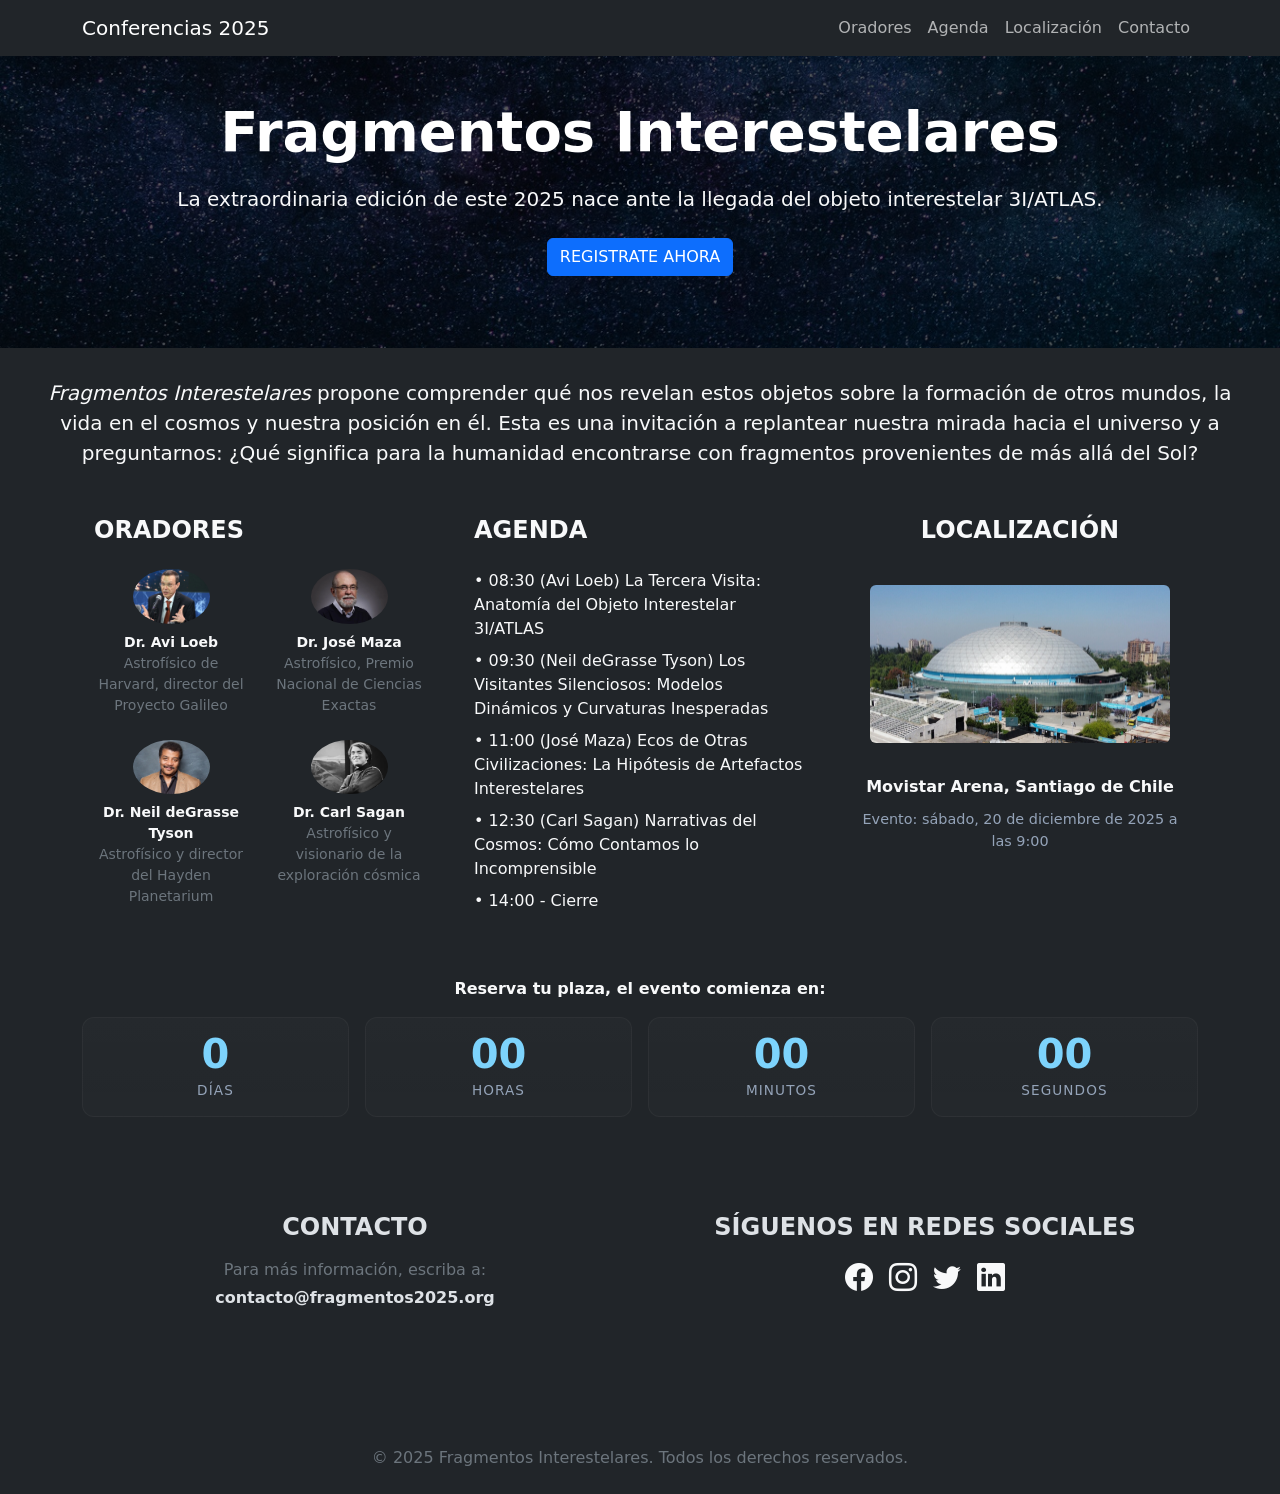
==== index.html @ 90b6d0f5 "primer commit" ====
<!DOCTYPE html>
<html lang="es">
  <head>
    <meta charset="UTF-8" />
    <meta name="viewport" content="width=device-width, initial-scale=1.0" />
    <title>Conferencias 2025</title>

    <!-- Bootstrap -->
    <link
      href="https://cdn.jsdelivr.net/npm/bootstrap@5.3.8/dist/css/bootstrap.min.css"
      rel="stylesheet"
      integrity="sha384-sRIl4kxILFvY47J16cr9ZwB07vP4J8+LH7qKQnuqkuIAvNWLzeN8tE5YBujZqJLB"
      crossorigin="anonymous"
    />
    <link
      rel="stylesheet"
      href="https://cdn.jsdelivr.net/npm/bootstrap-icons@1.13.1/font/bootstrap-icons.min.css"
    />

    <!-- CSS -->
    <link rel="stylesheet" href="./assets/css/styles.css" />
  </head>

  <body data-bs-theme="dark">
    <!-- NavBar -->
    <nav class="navbar navbar-expand-lg py-2 bg-body sticky-top">
      <div class="container">
        <a class="navbar-brand" href="#">Conferencias 2025</a>

        <button
          class="navbar-toggler"
          type="button"
          data-bs-toggle="collapse"
          data-bs-target="#navbarNavAltMarkup"
          aria-controls="navbarNavAltMarkup"
          aria-expanded="false"
          aria-label="Toggle navigation"
        >
          <span class="navbar-toggler-icon"></span>
        </button>

        <div
          class="collapse navbar-collapse justify-content-end"
          id="navbarNavAltMarkup"
        >
          <div class="navbar-nav">
            <a class="nav-link" href="#oradores">Oradores</a>
            <a class="nav-link" href="#agenda">Agenda</a>
            <a class="nav-link" href="#localizacion">Localización</a>
            <a class="nav-link" href="#contacto">Contacto</a>
          </div>
        </div>
      </div>
    </nav>

    <!-- Inicio -->
    <header id="inicio" class="text-center">
      <div class="col-lg-12 p-5 py-6 m-auto bg-hero">
        <h1 class="display-4 mb-4 fw-bold lh-1 text-body-emphasis">
          Fragmentos Interestelares
        </h1>

        <p class="lead text-light">
          La extraordinaria edición de este 2025 nace ante la llegada del objeto
          interestelar 3I/ATLAS.
        </p>

        <button class="btn btn-primary my-4 mx-auto d-block" id="btn-contacto">
          REGISTRATE AHORA
        </button>
      </div>
    </header>

    <main>
      <section>
        <p class="lead px-4 px-md-5 py-4 text-center text-light">
          <em>Fragmentos Interestelares</em> propone comprender qué nos revelan
          estos objetos sobre la formación de otros mundos, la vida en el cosmos
          y nuestra posición en él. Esta es una invitación a replantear nuestra
          mirada hacia el universo y a preguntarnos: ¿Qué significa para la
          humanidad encontrarse con fragmentos provenientes de más allá del Sol?
        </p>
      </section>

      <section id="oradores">
        <div class="container">
          <div class="row g-4">
            <!-- Oradores -->
            <div class="col-12 col-lg-4 p-4">
              <h4 class="mb-4 fw-bold text-uppercase text-light">Oradores</h4>

              <div class="row row-cols-2 g-4">
                <!-- Individuo1 -->
                <div class="col text-center">
                  <img
                    src="./assets/img/Orador1.webp"
                    class="rounded-circle img-fluid mb-2 w-50 w-md-75 w-lg-100"
                    alt="Retrato del Dr. Avi Loeb"
                  />
                  <p class="small fw-semibold text-light m-0">Dr. Avi Loeb</p>
                  <p class="small text-secondary m-0">
                    Astrofísico de Harvard, director del Proyecto Galileo
                  </p>
                </div>

                <!-- Individuo2 -->
                <div class="col text-center">
                  <img
                    src="./assets/img/Orador2.webp"
                    class="rounded-circle img-fluid mb-2 w-50 w-md-75 w-lg-100"
                    alt="Retrato del Dr. José Maza"
                  />
                  <p class="small fw-semibold text-light m-0">Dr. José Maza</p>
                  <p class="small text-secondary m-0">
                    Astrofísico, Premio Nacional de Ciencias Exactas
                  </p>
                </div>

                <!-- Individuo3 -->
                <div class="col text-center">
                  <img
                    src="./assets/img/Orador3.webp"
                    class="rounded-circle img-fluid mb-2 w-50 w-md-75 w-lg-100"
                    alt="Retrato del Dr. Neil deGrasse Tyson"
                  />
                  <p class="small fw-semibold text-light m-0">
                    Dr. Neil deGrasse Tyson
                  </p>
                  <p class="small text-secondary m-0">
                    Astrofísico y director del Hayden Planetarium
                  </p>
                </div>

                <!-- Individuo4 -->
                <div class="col text-center">
                  <img
                    src="./assets/img/Orador4.webp"
                    class="rounded-circle img-fluid mb-2 w-50 w-md-75 w-lg-100"
                    alt="Retrato del Dr. Carl Sagan"
                  />
                  <p class="small fw-semibold text-light m-0">Dr. Carl Sagan</p>
                  <p class="small text-secondary m-0">
                    Astrofísico y visionario de la exploración cósmica
                  </p>
                </div>
              </div>
            </div>

            <!-- Agenda -->
            <div id="agenda" class="col-12 col-lg-4 p-4">
              <h4 class="mb-4 fw-bold text-uppercase text-light">Agenda</h4>
              <ul class="list-unstyled text-light">
                <li class="mb-2">
                  • 08:30 (Avi Loeb) La Tercera Visita: Anatomía del Objeto
                  Interestelar 3I/ATLAS
                </li>
                <li class="mb-2">
                  • 09:30 (Neil deGrasse Tyson) Los Visitantes Silenciosos:
                  Modelos Dinámicos y Curvaturas Inesperadas
                </li>
                <li class="mb-2">
                  • 11:00 (José Maza) Ecos de Otras Civilizaciones: La Hipótesis
                  de Artefactos Interestelares
                </li>
                <li class="mb-2">
                  • 12:30 (Carl Sagan) Narrativas del Cosmos: Cómo Contamos lo
                  Incomprensible
                </li>
                <li class="mb-2">• 14:00 - Cierre</li>
              </ul>
            </div>

            <!-- Localización -->
            <div id="localizacion" class="col-12 col-lg-4 p-4 text-center">
              <h4 class="mb-4 fw-bold text-uppercase text-light">
                Localización
              </h4>
              <div class="p-md-3">
                <img
                  src="./assets/img/movistar-arena.jpg"
                  class="img-fluid rounded mb-3 location-img"
                  alt="Imagen del Movistar Arena"
                />
              </div>
              <p class="m-0 fw-semibold text-light">
                Movistar Arena, Santiago de Chile
              </p>
              <p class="note">Evento: <span id="eventDate"></span></p>
            </div>
          </div>
        </div>
      </section>

      <!-- Temporizador -->
      <section aria-label="Cuenta regresiva" class="mt-4">
        <p class="m-0 fw-semibold text-light text-center">
          Reserva tu plaza, el evento comienza en:
        </p>

        <div id="countdown" class="container mt-3">
          <div class="row g-3 justify-content-center">
            <div class="col-6 col-md-3">
              <div class="card text-center py-3 bg-dark text-light">
                <div class="number fs-1 fw-bold" id="days">0</div>
                <div class="label">Días</div>
              </div>
            </div>

            <div class="col-6 col-md-3">
              <div class="card text-center py-3 bg-dark text-light">
                <div class="number fs-1 fw-bold" id="hours">00</div>
                <div class="label">Horas</div>
              </div>
            </div>

            <div class="col-6 col-md-3">
              <div class="card text-center py-3 bg-dark text-light">
                <div class="number fs-1 fw-bold" id="minutes">00</div>
                <div class="label">Minutos</div>
              </div>
            </div>

            <div class="col-6 col-md-3">
              <div class="card text-center py-3 bg-dark text-light">
                <div class="number fs-1 fw-bold" id="seconds">00</div>
                <div class="label">Segundos</div>
              </div>
            </div>
          </div>
        </div>
      </section>

      <!-- Contacto -->
      <section id="contacto" class="bg-body py-5">
        <div class="modal">
          <div class="div-content-form">
            <form id="formMessage" action="" class="p-3 mx-auto mb-5">
              <h4 class="mb-4 w-100">Registrarme</h4>
              <div class="div-inputs mb-3 w-100 d-flex justify-content-between">
                <label for="inputName">Nombre:</label>
                <input
                  type="text"
                  id="inputName"
                  class="ms-3 w-100 ps-1 pe-4"
                  placeholder="Nombre completo"
                  minlength="3"
                  maxlength="50"
                  required
                />
                <i class="bi bi-person-fill"></i>
              </div>
              <div class="div-inputs mb-3 w-100 d-flex justify-content-between">
                <label for="inputEmail">Email:</label>
                <input
                  type="email"
                  id="inputEmail"
                  class="ms-3 ps-1 pe-4"
                  placeholder="ejemplo@correo.com"
                  required
                />
                <i class="bi bi-envelope-at-fill"></i>
              </div>
              <div class="div-inputs mb-3 w-100 d-flex justify-content-between">
                <label for="inputCargo">Cargo:</label>
                <input
                  type="text"
                  id="inputCargo"
                  class="ms-3 w-100 ps-1 pe-4"
                  placeholder="Cargo ocupacional"
                  minlength="3"
                  maxlength="50"
                  required
                />
                <i class="bi bi-briefcase-fill"></i>
              </div>
              <div class="div-results"></div>
              <div class="div-buttons p-2 mt-4 d-flex justify-content-evenly">
                <button type="submit" class="btn btn-primary" id="btn-send">
                  Enviar
                </button>
                <button type="reset" class="btn btn-light">Limpiar</button>
              </div>
            </form>
          </div>
        </div>

        <div class="container my-5">
          <div class="row text-center gy-4">
            <!-- Columna contacto -->
            <div class="col-12 col-md-6">
              <h4 class="fw-bold text-uppercase mb-3">Contacto</h4>
              <p class="text-secondary mb-1">
                Para más información, escriba a:
              </p>
              <p class="fw-semibold">contacto@fragmentos2025.org</p>
            </div>

            <!-- Columna redes sociales -->
            <div class="col-12 col-md-6">
              <h4 class="fw-bold text-uppercase mb-3">
                Síguenos en redes sociales
              </h4>

              <div class="d-flex justify-content-center gap-3 fs-3">
                <a href="#" class="text-decoration-none text-light">
                  <i class="bi bi-facebook"></i>
                </a>
                <a href="#" class="text-decoration-none text-light">
                  <i class="bi bi-instagram"></i>
                </a>
                <a href="#" class="text-decoration-none text-light">
                  <i class="bi bi-twitter"></i>
                </a>
                <a href="#" class="text-decoration-none text-light">
                  <i class="bi bi-linkedin"></i>
                </a>
              </div>
            </div>
          </div>
        </div>
      </section>
    </main>

    <footer>
      <div class="container text-center py-4">
        <p class="mb-0 text-secondary">
          &copy; 2025 Fragmentos Interestelares. Todos los derechos reservados.
        </p>
      </div>
    </footer>

    <!-- JS -->
    <script
      src="https://cdn.jsdelivr.net/npm/bootstrap@5.3.8/dist/js/bootstrap.bundle.min.js"
      integrity="sha384-FKyoEForCGlyvwx9Hj09JcYn3nv7wiPVlz7YYwJrWVcXK/BmnVDxM+D2scQbITxI"
      crossorigin="anonymous"
    ></script>

    <script src="./assets/js/main.js"></script>
    <script src="./assets/js/countdown.js"></script>
  </body>
</html>
---- assets/css/styles.css ----
* {
  margin: 0;
  padding: 0;
  box-sizing: border-box;
}

body {
  width: 100%;
}

.navbar {
  margin-top: 0;
  padding-top: 0;
  background: transparent;
  width: 100%;
  z-index: 10;
}

.bg-hero {
  padding-top: 46px;
  background-image: url("../img/cielo-estrellado-2.jpg");
  background-size: cover;
  background-position: center;
  background-color: #c2c2c2;
}

.bg-hero::before {
  content: "";
  position: absolute;
  inset: 0;
  background-color: rgba(0, 0, 0, 0.65);
  z-index: -1;
}

.bg-hero {
  position: relative;
  z-index: 2;
}

/* formulario*/

.modal {
  display: none;
  position: fixed;
  inset: 0;
  background: rgba(0, 0, 0, 0.6);
  justify-content: center;
  align-items: center;
  z-index: 999;
}

#formMessage {
  width: 320px;
  max-width: 320px;
  border: 1px solid #fff;
  border-radius: 12px;
  background-color: #0b1220;
  transition: all 0.3s ease-in-out;
}

#formMessage h4 {
  text-align: center;
}

#formMessage input {
  max-width: 210px;
}

#formMessage .div-inputs {
  position: relative;
  align-items: center;
}

#formMessage .div-inputs input {
  color: black;
  border: none;
  border-radius: 4px;
  background-color: #fff;
}

#formMessage i {
  right: 6px;
  color: #0853b4;
  position: absolute;
}

#btn-send {
  border: 1px solid #fff;
}

.modal.fade-in {
  animation: fadeIn 0.3s ease-out;
}

/* animaciones */
@keyframes fadeIn {
  from {
    opacity: 0;
  }
  to {
    opacity: 1;
  }
}

/* cuenta regresiva */
:root {
  --bg: #0f1724;
  --card: #0b1220;
  --accent: #7dd3fc;
  --muted: #94a3b8;
}

h1 {
  font-size: 1.6rem;
  margin: 0;
}

p.lead {
  margin: 6px 0 0;
  color: var(--muted);
}

.countdown {
  display: grid;
  grid-template-columns: repeat(4, 1fr);
  gap: 14px;
  margin-top: 22px;
}

.card {
  background: linear-gradient(
    180deg,
    rgba(255, 255, 255, 0.02),
    rgba(255, 255, 255, 0.01)
  );
  padding: 18px;
  border-radius: 12px;
  text-align: center;
  border: 1px solid rgba(255, 255, 255, 0.04);
}

.number {
  font-size: 2.25rem;
  font-weight: 700;
  color: var(--accent);
  line-height: 1;
}

.label {
  margin-top: 6px;
  font-size: 0.85rem;
  color: var(--muted);
  text-transform: uppercase;
  letter-spacing: 0.08em;
}

.meta {
  display: flex;
  gap: 12px;
  align-items: center;
  margin-top: 18px;
}

.note {
  font-size: 0.9rem;
  color: var(--muted);
  margin-top: 10px;
}
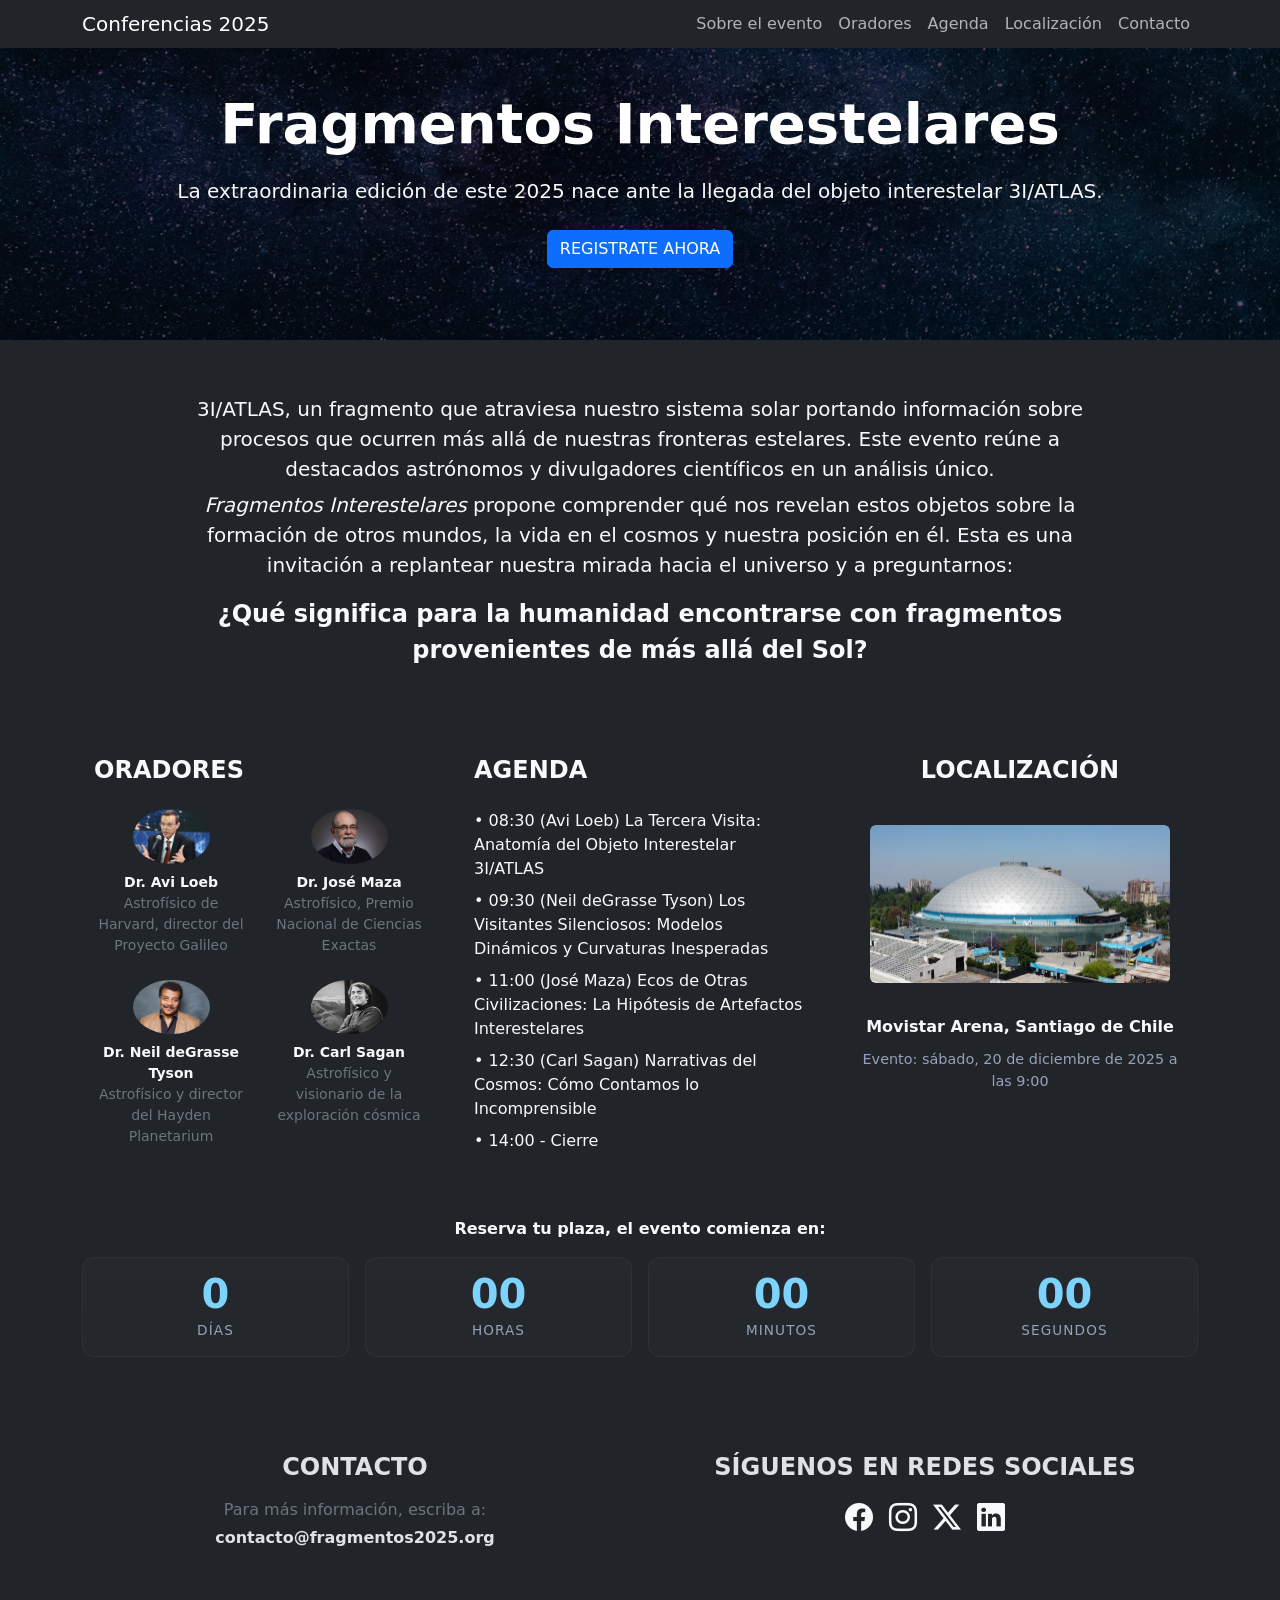
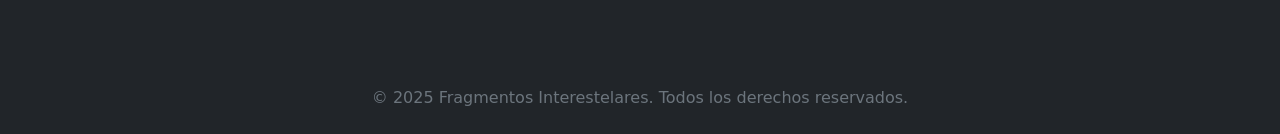
==== commit 121a6cf0: "feat - tarea terminada" ====
--- a/index.html
+++ b/index.html
@@ -23,7 +23,7 @@
 
   <body data-bs-theme="dark">
     <!-- NavBar -->
-    <nav class="navbar navbar-expand-lg py-2 bg-body sticky-top">
+    <nav class="navbar navbar-expand-lg py-1 bg-body sticky-top">
       <div class="container">
         <a class="navbar-brand" href="#">Conferencias 2025</a>
 
@@ -44,6 +44,7 @@
           id="navbarNavAltMarkup"
         >
           <div class="navbar-nav">
+            <a class="nav-link" href="#eventAbout">Sobre el evento</a>
             <a class="nav-link" href="#oradores">Oradores</a>
             <a class="nav-link" href="#agenda">Agenda</a>
             <a class="nav-link" href="#localizacion">Localización</a>
@@ -72,21 +73,39 @@
     </header>
 
     <main>
+      <section class="py-5 bg-dark text-light" id="eventAbout">
+        <div class="container">
+          <div class="row justify-content-center">
+            <div class="col-lg-10 text-center">
+              <p class="lead fs-5 text-light">
+                3I/ATLAS, un fragmento que atraviesa nuestro sistema solar
+                portando información sobre procesos que ocurren más allá de
+                nuestras fronteras estelares. Este evento reúne a destacados
+                astrónomos y divulgadores científicos en un análisis único.
+              </p>
+
+              <p class="lead fs-5 text-light">
+                <em>Fragmentos Interestelares</em> propone comprender qué nos
+                revelan estos objetos sobre la formación de otros mundos, la
+                vida en el cosmos y nuestra posición en él. Esta es una
+                invitación a replantear nuestra mirada hacia el universo y a
+                preguntarnos:
+              </p>
+
+              <p class="fw-semibold fs-4 mt-3">
+                ¿Qué significa para la humanidad encontrarse con fragmentos
+                provenientes de más allá del Sol?
+              </p>
+            </div>
+          </div>
+        </div>
+      </section>
+
       <section>
-        <p class="lead px-4 px-md-5 py-4 text-center text-light">
-          <em>Fragmentos Interestelares</em> propone comprender qué nos revelan
-          estos objetos sobre la formación de otros mundos, la vida en el cosmos
-          y nuestra posición en él. Esta es una invitación a replantear nuestra
-          mirada hacia el universo y a preguntarnos: ¿Qué significa para la
-          humanidad encontrarse con fragmentos provenientes de más allá del Sol?
-        </p>
-      </section>
-
-      <section id="oradores">
         <div class="container">
           <div class="row g-4">
             <!-- Oradores -->
-            <div class="col-12 col-lg-4 p-4">
+            <div class="col-12 col-lg-4 p-4" id="oradores">
               <h4 class="mb-4 fw-bold text-uppercase text-light">Oradores</h4>
 
               <div class="row row-cols-2 g-4">
@@ -147,7 +166,7 @@
             </div>
 
             <!-- Agenda -->
-            <div id="agenda" class="col-12 col-lg-4 p-4">
+            <div class="col-12 col-lg-4 p-4" id="agenda">
               <h4 class="mb-4 fw-bold text-uppercase text-light">Agenda</h4>
               <ul class="list-unstyled text-light">
                 <li class="mb-2">
@@ -171,7 +190,7 @@
             </div>
 
             <!-- Localización -->
-            <div id="localizacion" class="col-12 col-lg-4 p-4 text-center">
+            <div class="col-12 col-lg-4 p-4 text-center" id="localizacion">
               <h4 class="mb-4 fw-bold text-uppercase text-light">
                 Localización
               </h4>
@@ -232,58 +251,6 @@
 
       <!-- Contacto -->
       <section id="contacto" class="bg-body py-5">
-        <div class="modal">
-          <div class="div-content-form">
-            <form id="formMessage" action="" class="p-3 mx-auto mb-5">
-              <h4 class="mb-4 w-100">Registrarme</h4>
-              <div class="div-inputs mb-3 w-100 d-flex justify-content-between">
-                <label for="inputName">Nombre:</label>
-                <input
-                  type="text"
-                  id="inputName"
-                  class="ms-3 w-100 ps-1 pe-4"
-                  placeholder="Nombre completo"
-                  minlength="3"
-                  maxlength="50"
-                  required
-                />
-                <i class="bi bi-person-fill"></i>
-              </div>
-              <div class="div-inputs mb-3 w-100 d-flex justify-content-between">
-                <label for="inputEmail">Email:</label>
-                <input
-                  type="email"
-                  id="inputEmail"
-                  class="ms-3 ps-1 pe-4"
-                  placeholder="ejemplo@correo.com"
-                  required
-                />
-                <i class="bi bi-envelope-at-fill"></i>
-              </div>
-              <div class="div-inputs mb-3 w-100 d-flex justify-content-between">
-                <label for="inputCargo">Cargo:</label>
-                <input
-                  type="text"
-                  id="inputCargo"
-                  class="ms-3 w-100 ps-1 pe-4"
-                  placeholder="Cargo ocupacional"
-                  minlength="3"
-                  maxlength="50"
-                  required
-                />
-                <i class="bi bi-briefcase-fill"></i>
-              </div>
-              <div class="div-results"></div>
-              <div class="div-buttons p-2 mt-4 d-flex justify-content-evenly">
-                <button type="submit" class="btn btn-primary" id="btn-send">
-                  Enviar
-                </button>
-                <button type="reset" class="btn btn-light">Limpiar</button>
-              </div>
-            </form>
-          </div>
-        </div>
-
         <div class="container my-5">
           <div class="row text-center gy-4">
             <!-- Columna contacto -->
@@ -309,7 +276,7 @@
                   <i class="bi bi-instagram"></i>
                 </a>
                 <a href="#" class="text-decoration-none text-light">
-                  <i class="bi bi-twitter"></i>
+                  <i class="bi bi-twitter-x"></i>
                 </a>
                 <a href="#" class="text-decoration-none text-light">
                   <i class="bi bi-linkedin"></i>
@@ -329,6 +296,59 @@
       </div>
     </footer>
 
+    <!-- Modal de registro  -->
+    <div class="modal">
+      <div class="div-content-form">
+        <form id="formMessage" action="" class="p-3 mx-auto mb-5">
+          <h4 class="mb-4 w-100">Registrarme</h4>
+          <div class="div-inputs mb-3 w-100 d-flex justify-content-between">
+            <label for="inputName">Nombre:</label>
+            <input
+              type="text"
+              id="inputName"
+              class="ms-3 w-100 ps-1 pe-4"
+              placeholder="Nombre completo"
+              minlength="3"
+              maxlength="50"
+              required
+            />
+            <i class="bi bi-person-fill"></i>
+          </div>
+          <div class="div-inputs mb-3 w-100 d-flex justify-content-between">
+            <label for="inputEmail">Email:</label>
+            <input
+              type="email"
+              id="inputEmail"
+              class="ms-3 ps-1 pe-4"
+              placeholder="ejemplo@correo.com"
+              required
+            />
+            <i class="bi bi-envelope-at-fill"></i>
+          </div>
+          <div class="div-inputs mb-3 w-100 d-flex justify-content-between">
+            <label for="inputCargo">Cargo:</label>
+            <input
+              type="text"
+              id="inputCargo"
+              class="ms-3 w-100 ps-1 pe-4"
+              placeholder="Cargo ocupacional"
+              minlength="3"
+              maxlength="50"
+              required
+            />
+            <i class="bi bi-briefcase-fill"></i>
+          </div>
+          <div class="div-results"></div>
+          <div class="div-buttons p-2 mt-4 d-flex justify-content-evenly">
+            <button type="submit" class="btn btn-primary" id="btn-send">
+              Enviar
+            </button>
+            <button type="reset" class="btn btn-light">Limpiar</button>
+          </div>
+        </form>
+      </div>
+    </div>
+
     <!-- JS -->
     <script
       src="https://cdn.jsdelivr.net/npm/bootstrap@5.3.8/dist/js/bootstrap.bundle.min.js"
@@ -339,4 +359,4 @@
     <script src="./assets/js/main.js"></script>
     <script src="./assets/js/countdown.js"></script>
   </body>
-</html>
+</html>
--- a/assets/css/styles.css
+++ b/assets/css/styles.css
@@ -8,14 +8,7 @@
   width: 100%;
 }
 
-.navbar {
-  margin-top: 0;
-  padding-top: 0;
-  background: transparent;
-  width: 100%;
-  z-index: 10;
-}
-
+/************************************************************ Hero */
 .bg-hero {
   padding-top: 46px;
   background-image: url("../img/cielo-estrellado-2.jpg");
@@ -37,8 +30,7 @@
   z-index: 2;
 }
 
-/* formulario*/
-
+/****************************************************** formulario*/
 .modal {
   display: none;
   position: fixed;
@@ -92,17 +84,7 @@
   animation: fadeIn 0.3s ease-out;
 }
 
-/* animaciones */
-@keyframes fadeIn {
-  from {
-    opacity: 0;
-  }
-  to {
-    opacity: 1;
-  }
-}
-
-/* cuenta regresiva */
+/***************************************************** cuenta regresiva */
 :root {
   --bg: #0f1724;
   --card: #0b1220;
@@ -166,3 +148,13 @@
   color: var(--muted);
   margin-top: 10px;
 }
+
+/************************************************ animaciones */
+@keyframes fadeIn {
+  from {
+    opacity: 0;
+  }
+  to {
+    opacity: 1;
+  }
+}
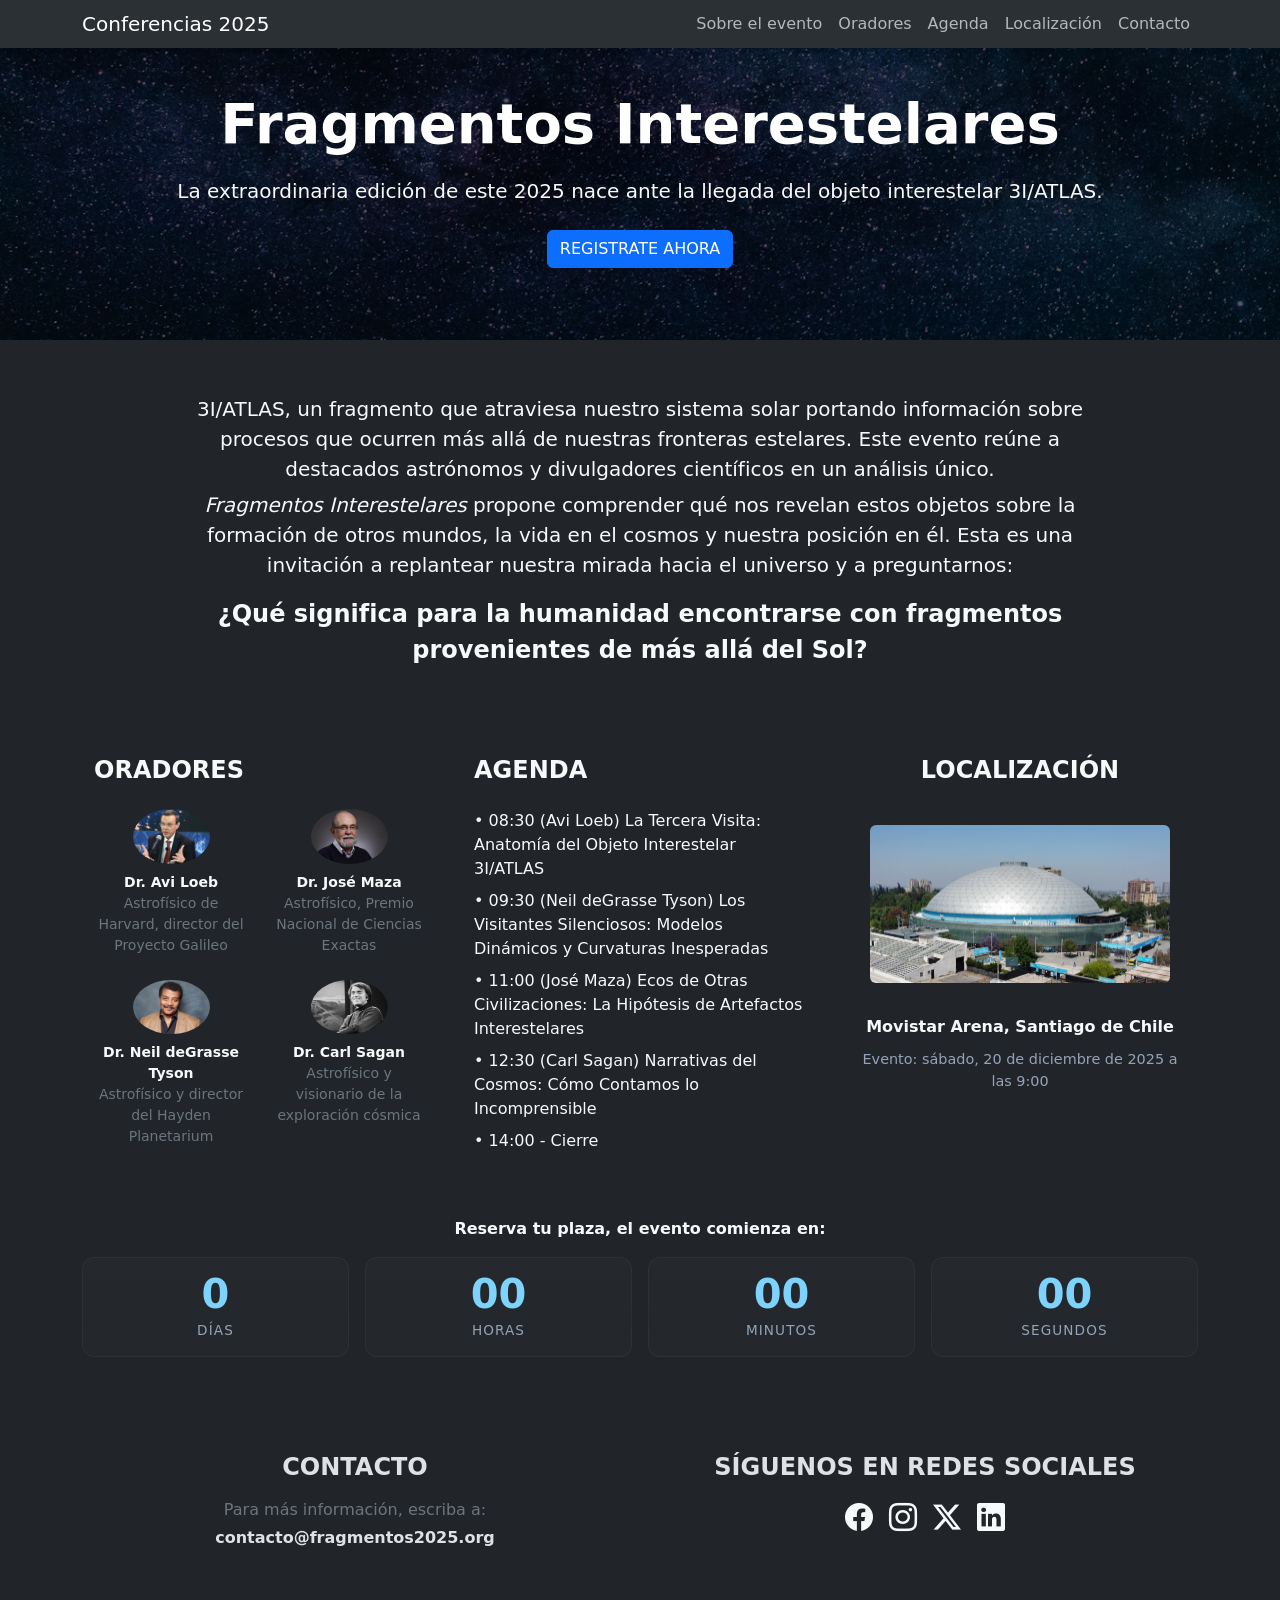
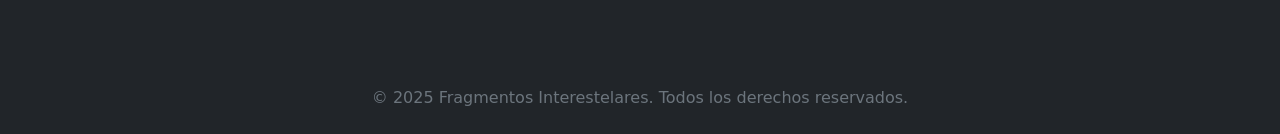
==== commit c31704bc: "chore - se añade README y un pequeño cambio en html." ====
--- a/index.html
+++ b/index.html
@@ -23,7 +23,7 @@
 
   <body data-bs-theme="dark">
     <!-- NavBar -->
-    <nav class="navbar navbar-expand-lg py-1 bg-body sticky-top">
+    <nav class="navbar navbar-expand-lg py-1 sticky-top bg-body-tertiary shadow-sm">
       <div class="container">
         <a class="navbar-brand" href="#">Conferencias 2025</a>
 
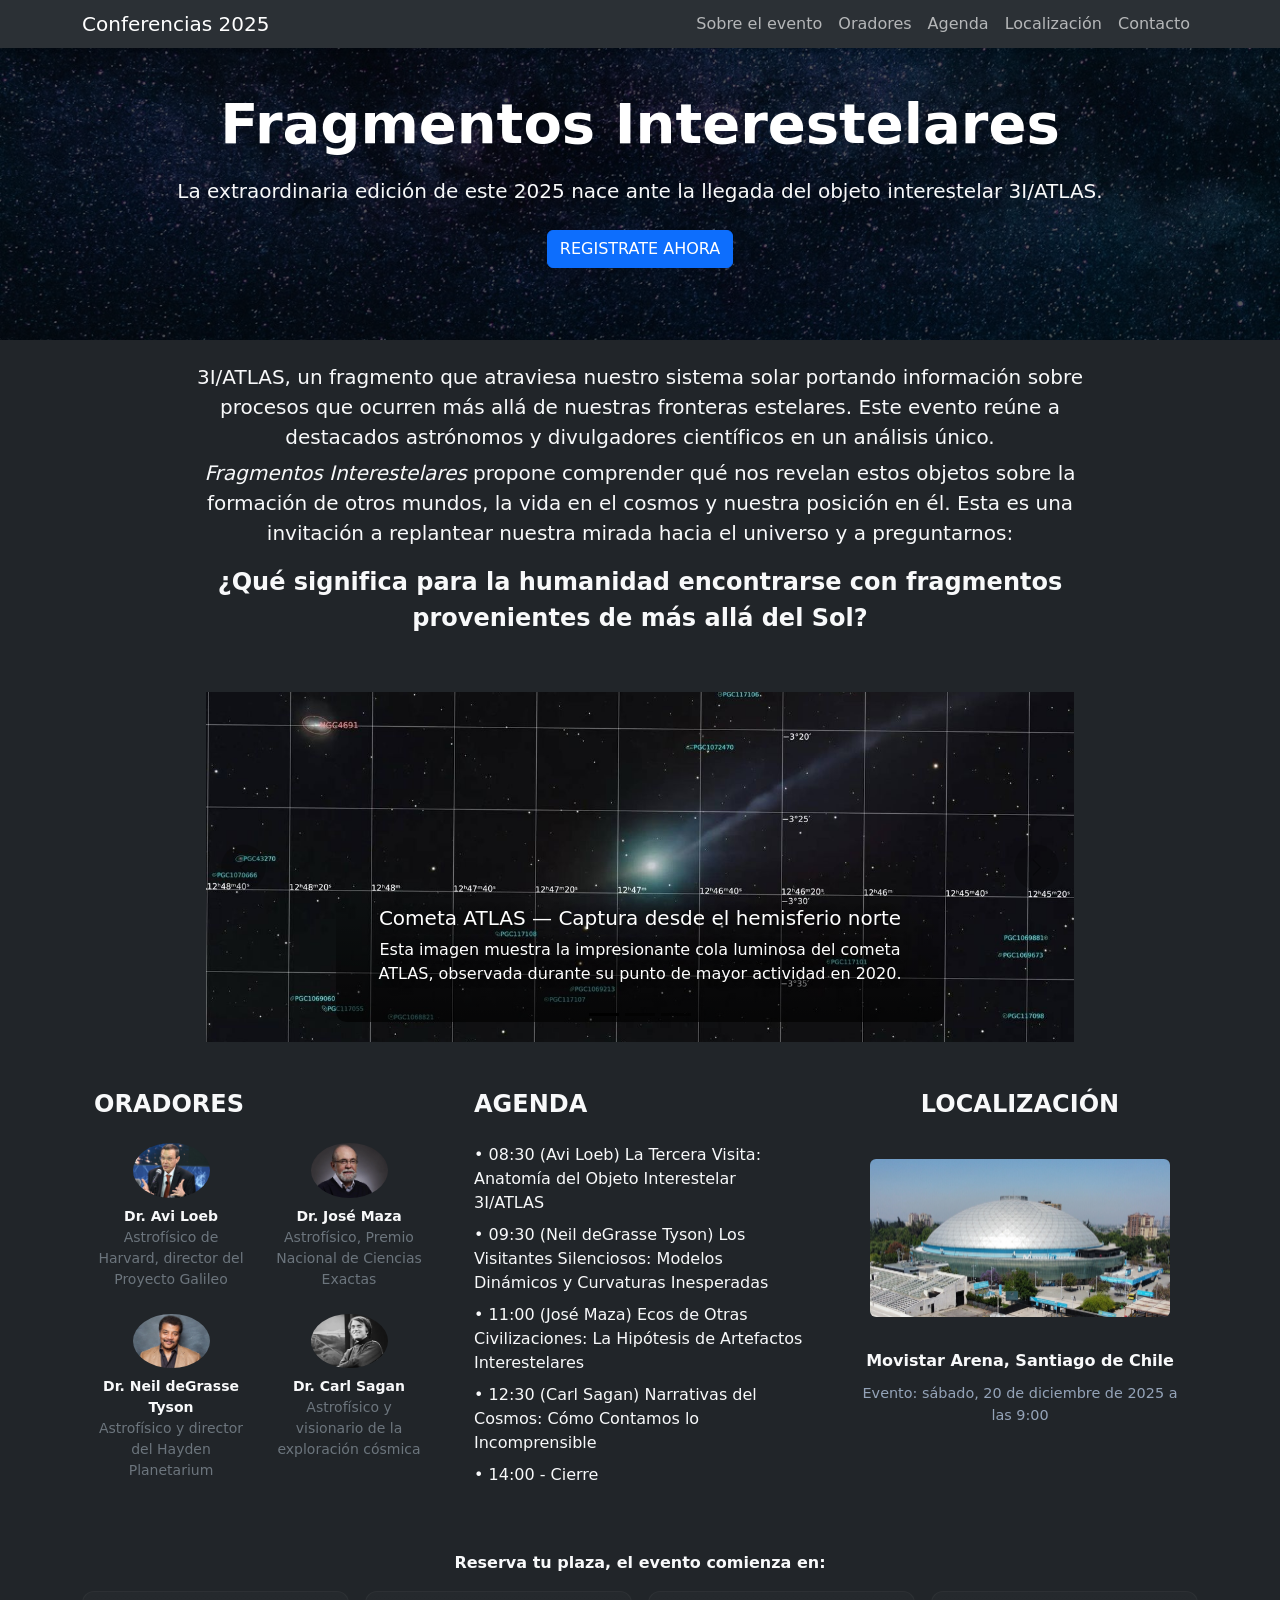
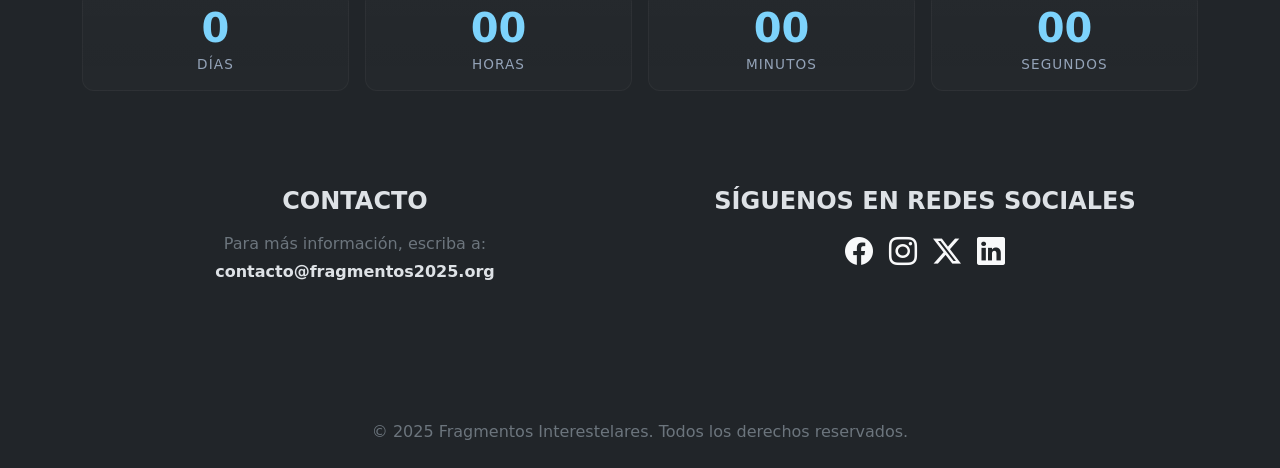
==== commit 65cf1d6d: "feat - se ha añadido un carousel." ====
--- a/index.html
+++ b/index.html
@@ -23,7 +23,9 @@
 
   <body data-bs-theme="dark">
     <!-- NavBar -->
-    <nav class="navbar navbar-expand-lg py-1 sticky-top bg-body-tertiary shadow-sm">
+    <nav
+      class="navbar navbar-expand-lg py-1 sticky-top bg-body-tertiary shadow-sm"
+    >
       <div class="container">
         <a class="navbar-brand" href="#">Conferencias 2025</a>
 
@@ -73,7 +75,7 @@
     </header>
 
     <main>
-      <section class="py-5 bg-dark text-light" id="eventAbout">
+      <section class="py-3 bg-dark text-light" id="eventAbout">
         <div class="container">
           <div class="row justify-content-center">
             <div class="col-lg-10 text-center">
@@ -98,6 +100,104 @@
               </p>
             </div>
           </div>
+        </div>
+      </section>
+
+      <section class="carrusel my-4 px-3">
+        <div
+          id="carouselExampleCaptions"
+          class="carousel slide"
+          data-bs-ride="carousel"
+        >
+          <!-- Indicadores -->
+          <div class="carousel-indicators">
+            <button
+              type="button"
+              data-bs-target="#carouselExampleCaptions"
+              data-bs-slide-to="0"
+              class="active"
+            ></button>
+            <button
+              type="button"
+              data-bs-target="#carouselExampleCaptions"
+              data-bs-slide-to="1"
+            ></button>
+            <button
+              type="button"
+              data-bs-target="#carouselExampleCaptions"
+              data-bs-slide-to="2"
+            ></button>
+          </div>
+
+          <!-- Slides -->
+          <div class="carousel-inner">
+            <!-- Slide 1 -->
+            <div class="carousel-item active">
+              <img
+                src="assets/img/carrusel/imagen-1-atlas.jpg"
+                class="d-block w-100 carousel-img"
+                alt="Imagen del cometa ATLAS"
+              />
+              <div class="carousel-caption d-none d-md-block">
+                <h5>Cometa ATLAS — Captura desde el hemisferio norte</h5>
+                <p>
+                  Esta imagen muestra la impresionante cola luminosa del cometa
+                  ATLAS, observada durante su punto de mayor actividad en 2020.
+                </p>
+              </div>
+            </div>
+
+            <!-- Slide 2 -->
+            <div class="carousel-item">
+              <img
+                src="assets/img/carrusel/imagen-2-atlas.webp"
+                class="d-block w-100 carousel-img"
+                alt="Imagen del cometa ATLAS"
+              />
+              <div class="carousel-caption d-none d-md-block">
+                <h5>Fragmentación del núcleo del cometa</h5>
+                <p>
+                  Aquí se aprecia la desintegración parcial del cometa, un
+                  fenómeno que ocurre cuando se acerca demasiado al Sol.
+                </p>
+              </div>
+            </div>
+
+            <!-- Slide 3 -->
+            <div class="carousel-item">
+              <img
+                src="assets/img/carrusel/imagen-3-cometa-atlas.jpg"
+                class="d-block w-100 carousel-img"
+                alt="Imagen del cometa ATLAS"
+              />
+              <div class="carousel-caption d-none d-md-block">
+                <h5>ATLAS iluminando el cielo estrellado</h5>
+                <p>
+                  Una fotografía de larga exposición que muestra la estela del
+                  cometa atravesando la bóveda celeste nocturna.
+                </p>
+              </div>
+            </div>
+          </div>
+
+          <!-- Botones next/prev -->
+          <button
+            class="carousel-control-prev"
+            type="button"
+            data-bs-target="#carouselExampleCaptions"
+            data-bs-slide="prev"
+          >
+            <span class="carousel-control-prev-icon"></span>
+          </button>
+
+          <button
+            class="carousel-control-next"
+            type="button"
+            data-bs-target="#carouselExampleCaptions"
+            data-bs-slide="next"
+          >
+            <span class="carousel-control-next-icon"></span>
+          </button>
         </div>
       </section>
 
@@ -297,55 +397,104 @@
     </footer>
 
     <!-- Modal de registro  -->
-    <div class="modal">
-      <div class="div-content-form">
-        <form id="formMessage" action="" class="p-3 mx-auto mb-5">
-          <h4 class="mb-4 w-100">Registrarme</h4>
-          <div class="div-inputs mb-3 w-100 d-flex justify-content-between">
-            <label for="inputName">Nombre:</label>
-            <input
-              type="text"
-              id="inputName"
-              class="ms-3 w-100 ps-1 pe-4"
-              placeholder="Nombre completo"
-              minlength="3"
-              maxlength="50"
-              required
-            />
-            <i class="bi bi-person-fill"></i>
-          </div>
-          <div class="div-inputs mb-3 w-100 d-flex justify-content-between">
-            <label for="inputEmail">Email:</label>
-            <input
-              type="email"
-              id="inputEmail"
-              class="ms-3 ps-1 pe-4"
-              placeholder="ejemplo@correo.com"
-              required
-            />
-            <i class="bi bi-envelope-at-fill"></i>
-          </div>
-          <div class="div-inputs mb-3 w-100 d-flex justify-content-between">
-            <label for="inputCargo">Cargo:</label>
-            <input
-              type="text"
-              id="inputCargo"
-              class="ms-3 w-100 ps-1 pe-4"
-              placeholder="Cargo ocupacional"
-              minlength="3"
-              maxlength="50"
-              required
-            />
-            <i class="bi bi-briefcase-fill"></i>
-          </div>
-          <div class="div-results"></div>
-          <div class="div-buttons p-2 mt-4 d-flex justify-content-evenly">
-            <button type="submit" class="btn btn-primary" id="btn-send">
+    <div
+      class="modal fade"
+      id="modalRegister"
+      tabindex="-1"
+      aria-labelledby="modalRegisterLabel"
+      aria-hidden="true"
+    >
+      <div class="modal-dialog modal-dialog-centered">
+        <div class="modal-content p-2">
+          <!-- HEADER -->
+          <div class="modal-header">
+            <h5 class="modal-title" id="modalRegisterLabel">Registrarme</h5>
+            <button
+              type="button"
+              class="btn-close"
+              data-bs-dismiss="modal"
+            ></button>
+          </div>
+
+          <!-- BODY -->
+          <div class="modal-body">
+            <form id="formMessage" action="">
+              <!-- Nombre -->
+              <div class="mb-3">
+                <label for="inputName" class="form-label">Nombre</label>
+
+                <div class="position-relative">
+                  <input
+                    type="text"
+                    id="inputName"
+                    class="form-control pe-5"
+                    placeholder="Nombre completo"
+                    minlength="3"
+                    maxlength="50"
+                    required
+                  />
+
+                  <i
+                    class="bi bi-person-fill position-absolute top-50 end-0 translate-middle-y me-3"
+                  ></i>
+                </div>
+              </div>
+
+              <!-- Email -->
+              <div class="mb-3">
+                <label for="inputEmail" class="form-label">Email</label>
+
+                <div class="position-relative">
+                  <input
+                    type="email"
+                    id="inputEmail"
+                    class="form-control pe-5"
+                    placeholder="ejemplo@correo.com"
+                    required
+                  />
+
+                  <i
+                    class="bi bi-envelope-at-fill position-absolute top-50 end-0 translate-middle-y me-3"
+                  ></i>
+                </div>
+              </div>
+
+              <!-- Cargo -->
+              <div class="mb-3">
+                <label for="inputCargo" class="form-label">Cargo</label>
+
+                <div class="position-relative">
+                  <input
+                    type="text"
+                    id="inputCargo"
+                    class="form-control pe-5"
+                    placeholder="Cargo ocupacional"
+                    minlength="3"
+                    maxlength="50"
+                    required
+                  />
+
+                  <i
+                    class="bi bi-briefcase-fill position-absolute top-50 end-0 translate-middle-y me-3"
+                  ></i>
+                </div>
+              </div>
+
+              <!-- Resultados -->
+              <div class="div-results"></div>
+            </form>
+          </div>
+
+          <!-- FOOTER -->
+          <div class="modal-footer">
+            <button type="reset" class="btn btn-light" form="formMessage">
+              Limpiar
+            </button>
+            <button type="submit" class="btn btn-primary" form="formMessage">
               Enviar
             </button>
-            <button type="reset" class="btn btn-light">Limpiar</button>
-          </div>
-        </form>
+          </div>
+        </div>
       </div>
     </div>
 
@@ -359,4 +508,4 @@
     <script src="./assets/js/main.js"></script>
     <script src="./assets/js/countdown.js"></script>
   </body>
-</html>+</html>
--- a/assets/css/styles.css
+++ b/assets/css/styles.css
@@ -30,59 +30,63 @@
   z-index: 2;
 }
 
-/****************************************************** formulario*/
-.modal {
-  display: none;
-  position: fixed;
-  inset: 0;
-  background: rgba(0, 0, 0, 0.6);
-  justify-content: center;
-  align-items: center;
-  z-index: 999;
+/***************************************************** carousel  */
+.carrusel .carousel-item img {
+  height: 350px !important;   /* altura fija */
+  width: 100%;
+  object-fit: cover;
 }
 
-#formMessage {
-  width: 320px;
-  max-width: 320px;
-  border: 1px solid #fff;
-  border-radius: 12px;
-  background-color: #0b1220;
-  transition: all 0.3s ease-in-out;
+.carrusel {
+  max-width: 900px;
+  margin: 0 auto;
 }
 
-#formMessage h4 {
-  text-align: center;
+.carousel-caption h5,
+.carousel-caption p {
+  color: #fff !important;     /* fuerza blanco */
+  text-shadow: 0 0 8px rgba(0, 0, 0, 0.7); /* mejora la lectura */
 }
 
-#formMessage input {
-  max-width: 210px;
+.carousel-caption {
+  background: linear-gradient(
+    to top,
+    rgba(0, 0, 0, 0.65),
+    rgba(0, 0, 0, 0)
+  );
+  padding: 20px;
+  border-radius: 10px;
 }
 
-#formMessage .div-inputs {
-  position: relative;
-  align-items: center;
+.carousel-control-prev,
+.carousel-control-next {
+  width: 45px;           /* reduce ancho */
+  height: 45px;          /* reduce alto */
+  background-color: rgba(0, 0, 0, 0.4); /* fondo suave */
+  border-radius: 50%;    /* botones redondos */
+  top: 50%;              /* centrar verticalmente */
+  transform: translateY(-50%);
 }
 
-#formMessage .div-inputs input {
-  color: black;
-  border: none;
-  border-radius: 4px;
-  background-color: #fff;
+.carousel-control-prev-icon,
+.carousel-control-next-icon {
+  width: 20px;
+  height: 20px;
 }
 
-#formMessage i {
-  right: 6px;
-  color: #0853b4;
-  position: absolute;
+.carousel-control-prev {
+  left: 15px;
 }
 
-#btn-send {
-  border: 1px solid #fff;
+.carousel-control-next {
+  right: 15px;
 }
 
-.modal.fade-in {
-  animation: fadeIn 0.3s ease-out;
+.carousel-control-prev-icon,
+.carousel-control-next-icon {
+  filter: invert(100%); /* blanco */
 }
+
 
 /***************************************************** cuenta regresiva */
 :root {
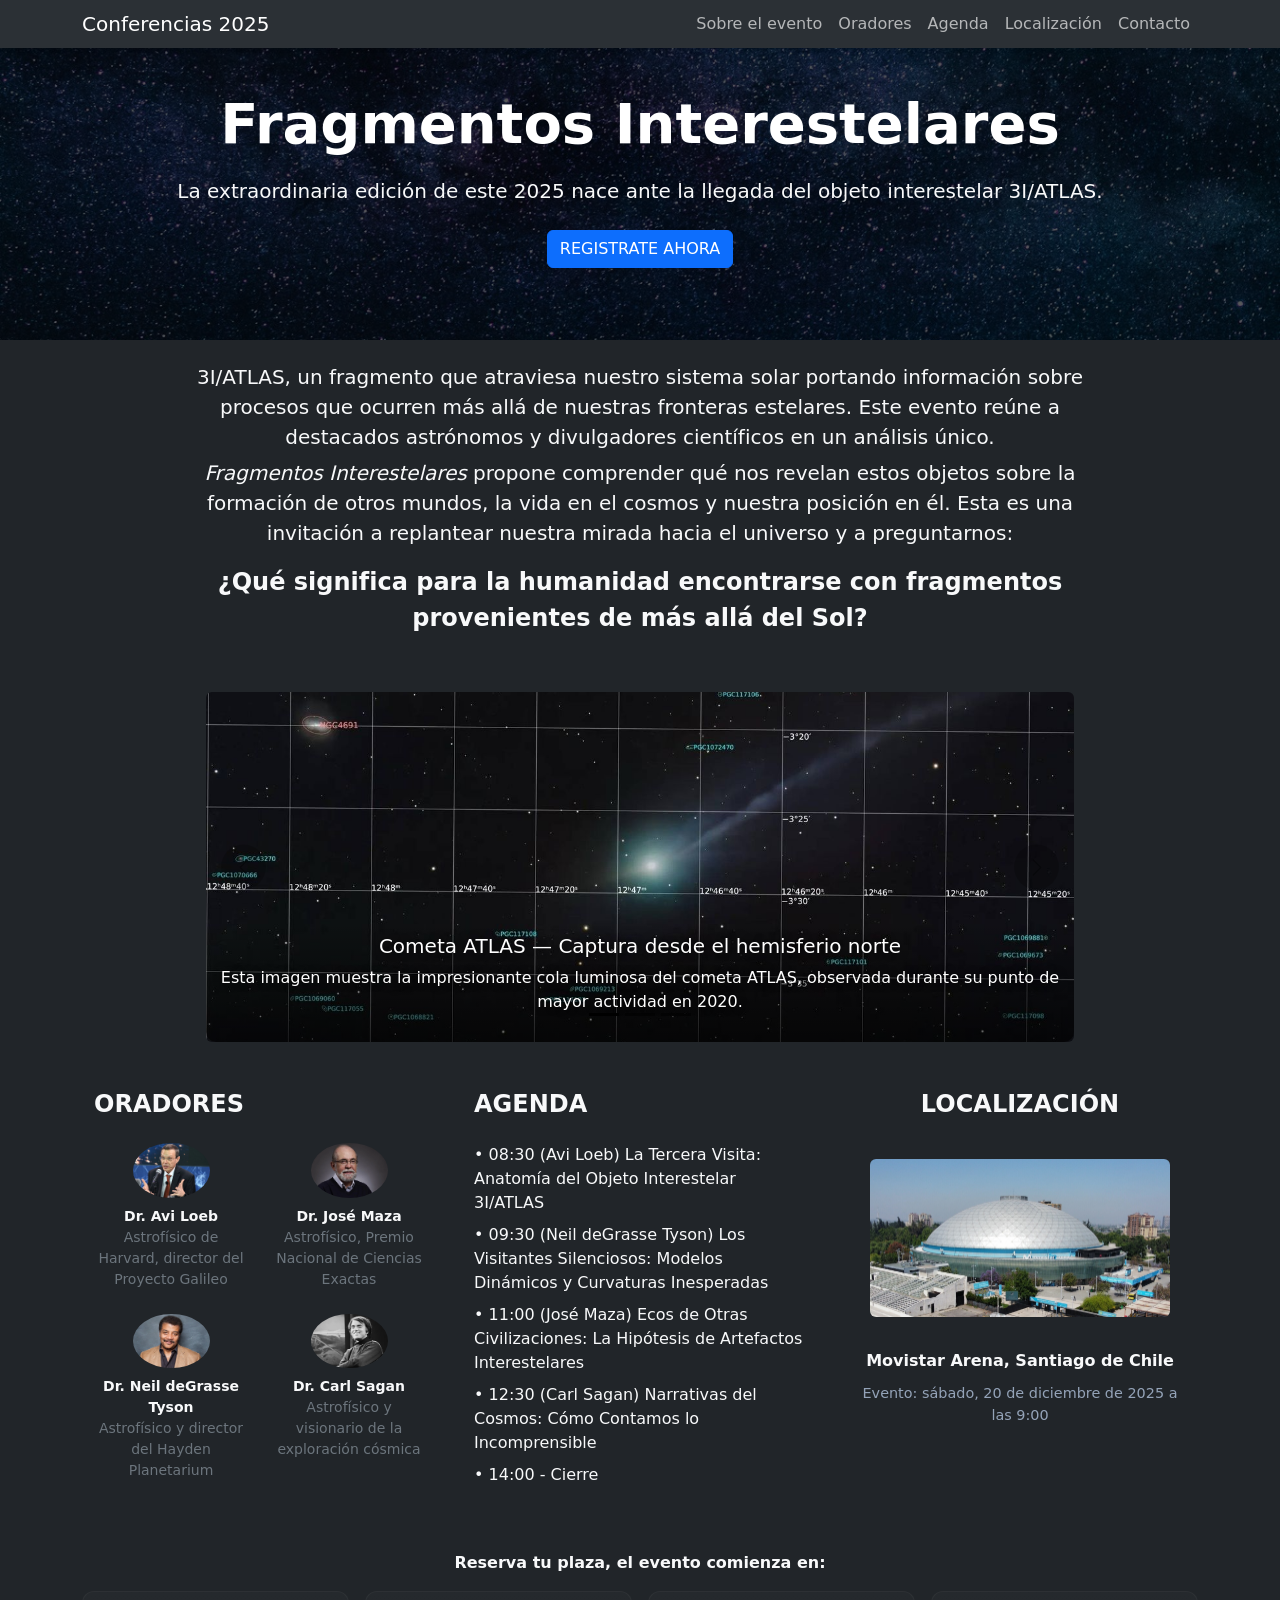
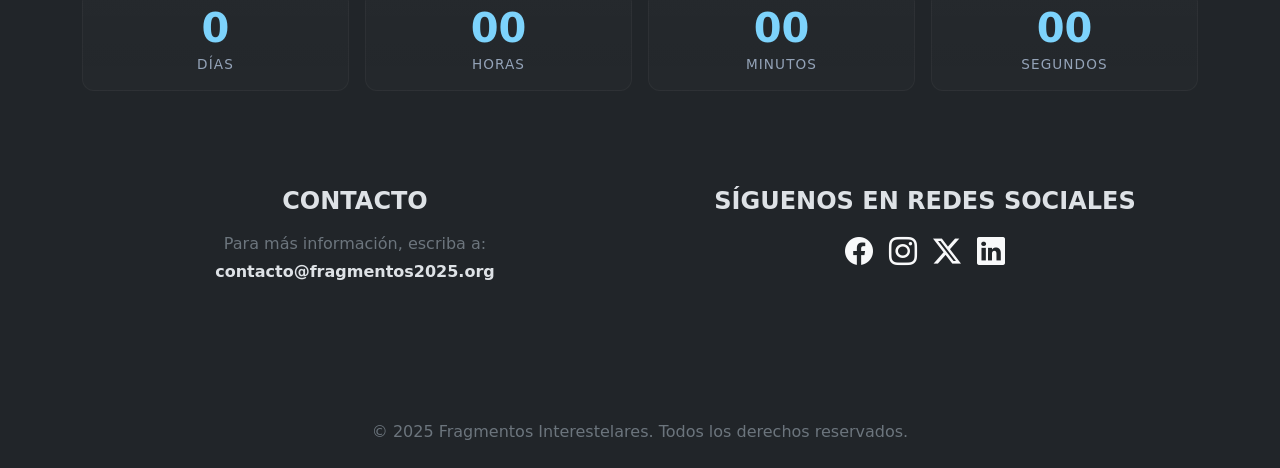
==== commit e1840397: "style - Se mejora el aspecto del carousel." ====
--- a/index.html
+++ b/index.html
@@ -106,7 +106,7 @@
       <section class="carrusel my-4 px-3">
         <div
           id="carouselExampleCaptions"
-          class="carousel slide"
+          class="carousel slide rounded-2 overflow-hidden"
           data-bs-ride="carousel"
         >
           <!-- Indicadores -->
--- a/assets/css/styles.css
+++ b/assets/css/styles.css
@@ -32,7 +32,7 @@
 
 /***************************************************** carousel  */
 .carrusel .carousel-item img {
-  height: 350px !important;   /* altura fija */
+  height: 350px !important;
   width: 100%;
   object-fit: cover;
 }
@@ -44,8 +44,8 @@
 
 .carousel-caption h5,
 .carousel-caption p {
-  color: #fff !important;     /* fuerza blanco */
-  text-shadow: 0 0 8px rgba(0, 0, 0, 0.7); /* mejora la lectura */
+  color: #fff !important;
+  text-shadow: 0 0 8px rgba(0, 0, 0, 0.7);
 }
 
 .carousel-caption {
@@ -54,17 +54,21 @@
     rgba(0, 0, 0, 0.65),
     rgba(0, 0, 0, 0)
   );
-  padding: 20px;
+  padding: 12px;
   border-radius: 10px;
+  left: 0;
+  right: 0;
+  width: auto;
+  bottom: 0;
 }
 
 .carousel-control-prev,
 .carousel-control-next {
-  width: 45px;           /* reduce ancho */
-  height: 45px;          /* reduce alto */
-  background-color: rgba(0, 0, 0, 0.4); /* fondo suave */
-  border-radius: 50%;    /* botones redondos */
-  top: 50%;              /* centrar verticalmente */
+  width: 45px;          
+  height: 45px;      
+  background-color: rgba(0, 0, 0, 0.4); 
+  border-radius: 50%;    
+  top: 50%;        
   transform: translateY(-50%);
 }
 
